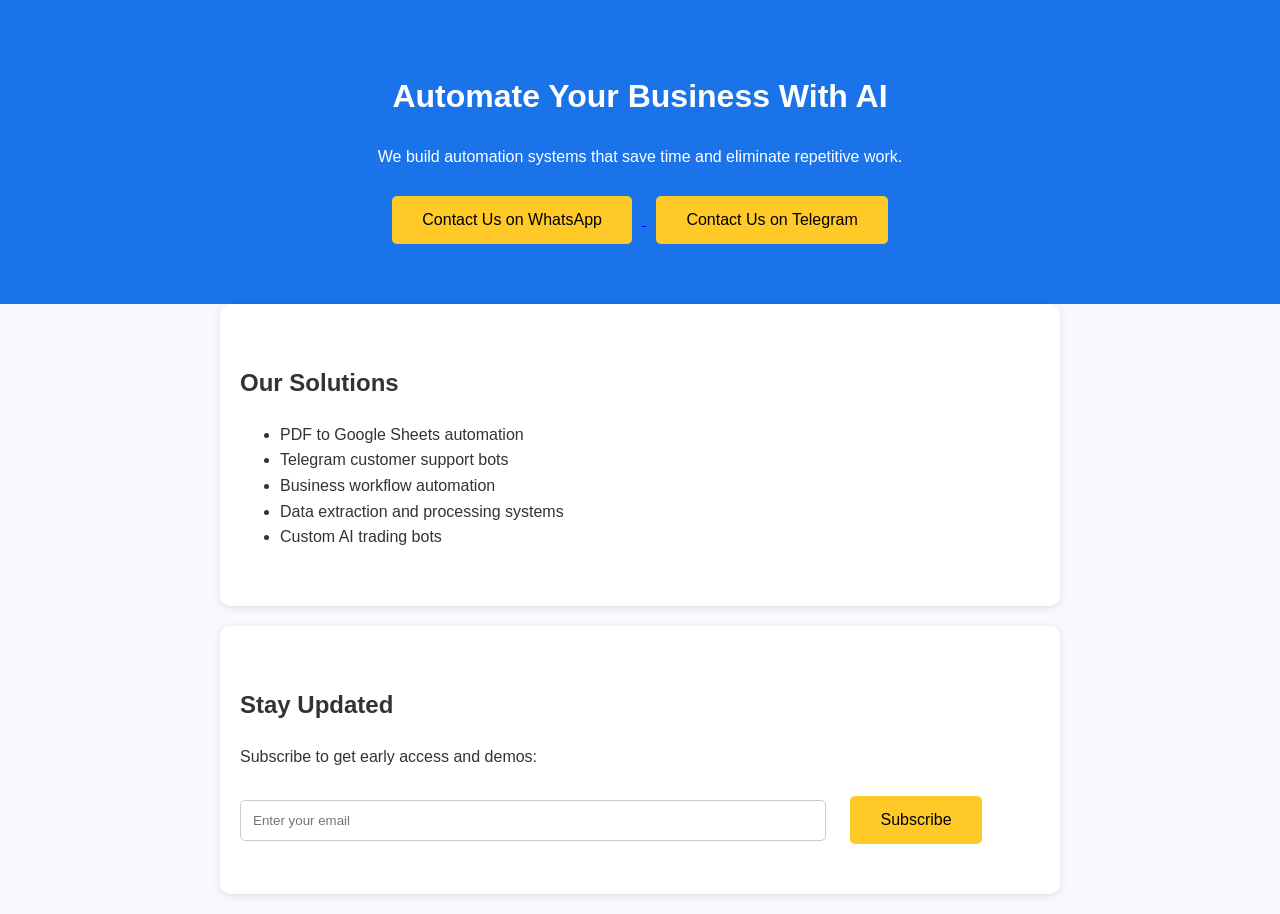
==== templates/index.html @ 7f64969a "first commit" ====
<!DOCTYPE html>
<html lang="en">

<head>
<meta charset="UTF-8">
<meta name="viewport" content="width=device-width, initial-scale=1.0">

<title>Automate Your Business With AI</title>
<meta name="description" content="Save time and automate your business workflows using AI, Python, and FastAPI. Bots, file automation, and data processing.">
<meta name="keywords" content="AI automation, business automation, python automation, fastapi developer, bots, workflow automation">
<meta name="robots" content="index, follow">

<!-- Open Graph -->
<meta property="og:title" content="Automate Your Business With AI">
<meta property="og:description" content="Build AI-powered systems to automate your business workflows, manage files, bots, and data.">
<meta property="og:type" content="website">

<link rel="stylesheet" href="/static/style.css">
</head>

<body>
<header>
<h1>Automate Your Business With AI</h1>
<p>We build automation systems that save time and eliminate repetitive work.</p>
<a href="https://wa.me/967774440982" target="_blank">
<button>Contact Us on WhatsApp</button>
</a>
<a href="https://t.me/digitalspacestore_affiliate" target="_blank">
<button>Contact Us on Telegram</button>
</a>
</header>

<section>
<h2>Our Solutions</h2>
<ul>
<li>PDF to Google Sheets automation</li>
<li>Telegram customer support bots</li>
<li>Business workflow automation</li>
<li>Data extraction and processing systems</li>
<li>Custom AI trading bots</li>
</ul>
</section>

<section>
<h2>Stay Updated</h2>
<p>Subscribe to get early access and demos:</p>
<form action="/subscribe" method="post">
<input type="email" name="email" placeholder="Enter your email" required>
<button type="submit">Subscribe</button>
</form>
</section>

</body>
</html>
---- static/style.css ----
body {
    font-family: Arial, sans-serif;
    margin: 0;
    padding: 0;
    line-height: 1.6;
    background-color: #f7f9fc;
    color: #333;
}

header {
    text-align: center;
    padding: 50px 20px;
    background-color: #1a73e8;
    color: white;
}

button {
    padding: 15px 30px;
    font-size: 16px;
    margin: 10px;
    cursor: pointer;
    background-color: #ffca28;
    border: none;
    border-radius: 5px;
}

section {
    padding: 40px 20px;
    max-width: 800px;
    margin: auto;
    background-color: white;
    margin-bottom: 20px;
    border-radius: 10px;
    box-shadow: 0 2px 8px rgba(0,0,0,0.1);
}

input[type="email"] {
    padding: 12px;
    width: 70%;
    margin-right: 10px;
    border-radius: 5px;
    border: 1px solid #ccc;
}
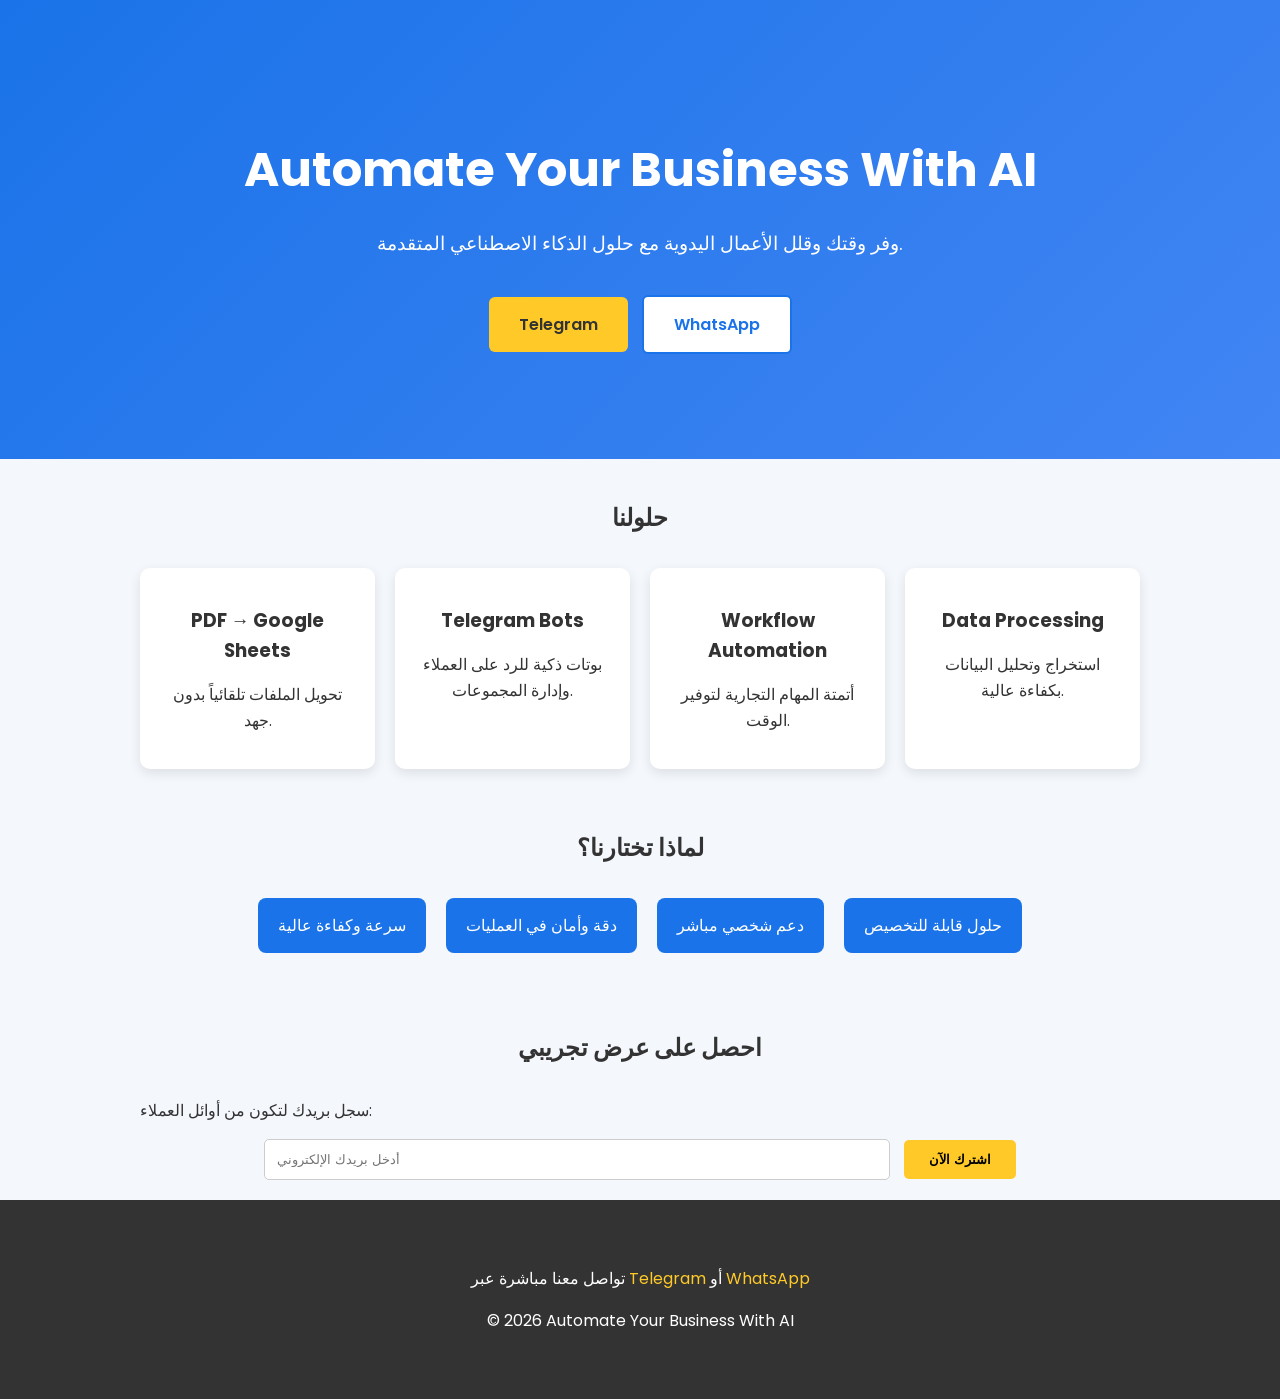
==== commit 89d667ca: "j" ====
--- a/templates/index.html
+++ b/templates/index.html
@@ -4,51 +4,81 @@
 <head>
 <meta charset="UTF-8">
 <meta name="viewport" content="width=device-width, initial-scale=1.0">
-
 <title>Automate Your Business With AI</title>
 <meta name="description" content="Save time and automate your business workflows using AI, Python, and FastAPI. Bots, file automation, and data processing.">
 <meta name="keywords" content="AI automation, business automation, python automation, fastapi developer, bots, workflow automation">
 <meta name="robots" content="index, follow">
 
-<!-- Open Graph -->
-<meta property="og:title" content="Automate Your Business With AI">
-<meta property="og:description" content="Build AI-powered systems to automate your business workflows, manage files, bots, and data.">
-<meta property="og:type" content="website">
+<link href="https://fonts.googleapis.com/css2?family=Poppins:wght@400;600;700&display=swap" rel="stylesheet">
+<link rel="stylesheet" href="/static/style.css">
 
-<link rel="stylesheet" href="/static/style.css">
 </head>
 
 <body>
-<header>
-<h1>Automate Your Business With AI</h1>
-<p>We build automation systems that save time and eliminate repetitive work.</p>
-<a href="https://wa.me/967774440982" target="_blank">
-<button>Contact Us on WhatsApp</button>
-</a>
-<a href="https://t.me/digitalspacestore_affiliate" target="_blank">
-<button>Contact Us on Telegram</button>
-</a>
+<header class="hero">
+  <div class="container">
+    <h1>Automate Your Business With AI</h1>
+    <p>وفر وقتك وقلل الأعمال اليدوية مع حلول الذكاء الاصطناعي المتقدمة.</p>
+    <div class="cta-buttons">
+      <a href="https://t.me/Gamalalhwish" target="_blank" class="btn">Telegram</a>
+      <a href="https://wa.me/967774440982" target="_blank" class="btn btn-secondary">WhatsApp</a>
+    </div>
+  </div>
 </header>
 
-<section>
-<h2>Our Solutions</h2>
-<ul>
-<li>PDF to Google Sheets automation</li>
-<li>Telegram customer support bots</li>
-<li>Business workflow automation</li>
-<li>Data extraction and processing systems</li>
-<li>Custom AI trading bots</li>
-</ul>
+<section class="solutions">
+  <div class="container">
+    <h2>حلولنا</h2>
+    <div class="cards">
+      <div class="card">
+        <h3>PDF → Google Sheets</h3>
+        <p>تحويل الملفات تلقائياً بدون جهد.</p>
+      </div>
+      <div class="card">
+        <h3>Telegram Bots</h3>
+        <p>بوتات ذكية للرد على العملاء وإدارة المجموعات.</p>
+      </div>
+      <div class="card">
+        <h3>Workflow Automation</h3>
+        <p>أتمتة المهام التجارية لتوفير الوقت.</p>
+      </div>
+      <div class="card">
+        <h3>Data Processing</h3>
+        <p>استخراج وتحليل البيانات بكفاءة عالية.</p>
+      </div>
+    </div>
+  </div>
 </section>
 
-<section>
-<h2>Stay Updated</h2>
-<p>Subscribe to get early access and demos:</p>
-<form action="/subscribe" method="post">
-<input type="email" name="email" placeholder="Enter your email" required>
-<button type="submit">Subscribe</button>
-</form>
+<section class="benefits">
+  <div class="container">
+    <h2>لماذا تختارنا؟</h2>
+    <ul>
+      <li>سرعة وكفاءة عالية</li>
+      <li>دقة وأمان في العمليات</li>
+      <li>دعم شخصي مباشر</li>
+      <li>حلول قابلة للتخصيص</li>
+    </ul>
+  </div>
 </section>
+
+<section class="subscribe">
+  <div class="container">
+    <h2>احصل على عرض تجريبي</h2>
+    <p>سجل بريدك لتكون من أوائل العملاء:</p>
+    <form action="/subscribe" method="post">
+      <input type="email" name="email" placeholder="أدخل بريدك الإلكتروني" required>
+      <button type="submit">اشترك الآن</button>
+    </form>
+  </div>
+</section>
+
+<footer>
+  <div class="container">
+    <p>تواصل معنا مباشرة عبر <a href="https://t.me/Gamalalhwish" target="_blank">Telegram</a> أو <a href="https://wa.me/967774440982" target="_blank">WhatsApp</a></p>
+    <p>&copy; 2026 Automate Your Business With AI</p>
+  </div>
+</footer>
 
 </body>
 </html>
--- a/static/style.css
+++ b/static/style.css
@@ -1,43 +1,130 @@
 body {
-    font-family: Arial, sans-serif;
-    margin: 0;
-    padding: 0;
-    line-height: 1.6;
-    background-color: #f7f9fc;
-    color: #333;
+  font-family: 'Poppins', sans-serif;
+  margin: 0;
+  padding: 0;
+  line-height: 1.6;
+  background-color: #f4f7fc;
+  color: #333;
 }
 
-header {
-    text-align: center;
-    padding: 50px 20px;
-    background-color: #1a73e8;
-    color: white;
+.container {
+  max-width: 1000px;
+  margin: auto;
+  padding: 20px;
 }
 
-button {
-    padding: 15px 30px;
-    font-size: 16px;
-    margin: 10px;
-    cursor: pointer;
-    background-color: #ffca28;
-    border: none;
-    border-radius: 5px;
+/* Hero Section */
+.hero {
+  background: linear-gradient(135deg, #1a73e8, #4285f4);
+  color: white;
+  text-align: center;
+  padding: 80px 20px;
 }
 
-section {
-    padding: 40px 20px;
-    max-width: 800px;
-    margin: auto;
-    background-color: white;
-    margin-bottom: 20px;
-    border-radius: 10px;
-    box-shadow: 0 2px 8px rgba(0,0,0,0.1);
+.hero h1 {
+  font-size: 3em;
+  margin-bottom: 20px;
 }
 
-input[type="email"] {
-    padding: 12px;
-    width: 70%;
-    margin-right: 10px;
-    border-radius: 5px;
-    border: 1px solid #ccc;
+.hero p {
+  font-size: 1.2em;
+  margin-bottom: 30px;
 }
+
+.cta-buttons a {
+  text-decoration: none;
+  padding: 15px 30px;
+  margin: 5px;
+  border-radius: 6px;
+  font-weight: 600;
+  display: inline-block;
+}
+
+.btn {
+  background-color: #ffca28;
+  color: #333;
+}
+
+.btn-secondary {
+  background-color: white;
+  color: #1a73e8;
+  border: 2px solid #1a73e8;
+}
+
+/* Solutions */
+.solutions h2,
+.benefits h2,
+.subscribe h2 {
+  text-align: center;
+  margin-bottom: 30px;
+}
+
+.cards {
+  display: grid;
+  grid-template-columns: repeat(auto-fit, minmax(220px, 1fr));
+  gap: 20px;
+}
+
+.card {
+  background: white;
+  padding: 20px;
+  border-radius: 10px;
+  box-shadow: 0 4px 12px rgba(0,0,0,0.1);
+  text-align: center;
+}
+
+.card h3 {
+  margin-bottom: 10px;
+}
+
+/* Benefits */
+.benefits ul {
+  list-style: none;
+  display: flex;
+  flex-wrap: wrap;
+  justify-content: center;
+  gap: 20px;
+  padding: 0;
+}
+
+.benefits li {
+  background: #1a73e8;
+  color: white;
+  padding: 15px 20px;
+  border-radius: 8px;
+}
+
+/* Subscribe */
+.subscribe form {
+  text-align: center;
+}
+
+.subscribe input[type="email"] {
+  padding: 12px;
+  width: 60%;
+  margin-right: 10px;
+  border-radius: 5px;
+  border: 1px solid #ccc;
+}
+
+.subscribe button {
+  padding: 12px 25px;
+  border-radius: 5px;
+  border: none;
+  background-color: #ffca28;
+  font-weight: bold;
+  cursor: pointer;
+}
+
+/* Footer */
+footer {
+  background: #333;
+  color: white;
+  text-align: center;
+  padding: 30px 20px;
+}
+
+footer a {
+  color: #ffca28;
+  text-decoration: none;
+}
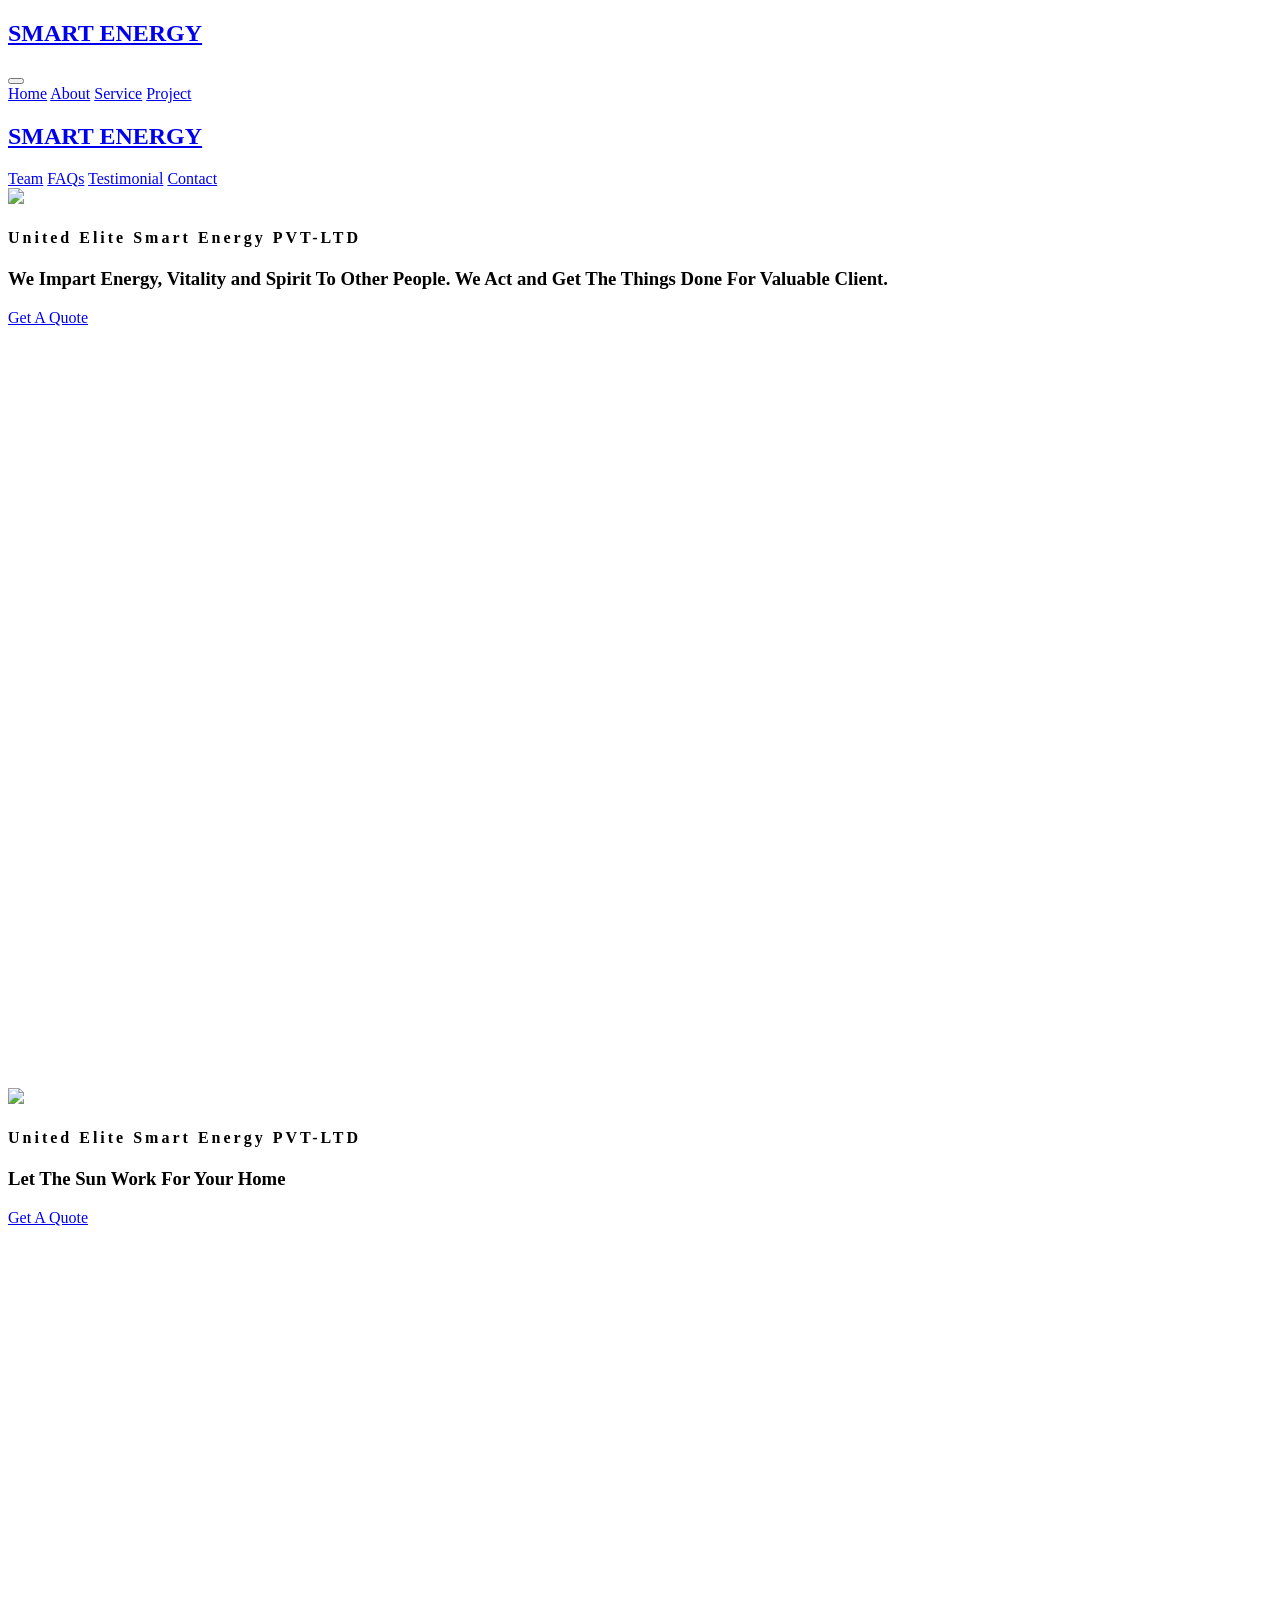
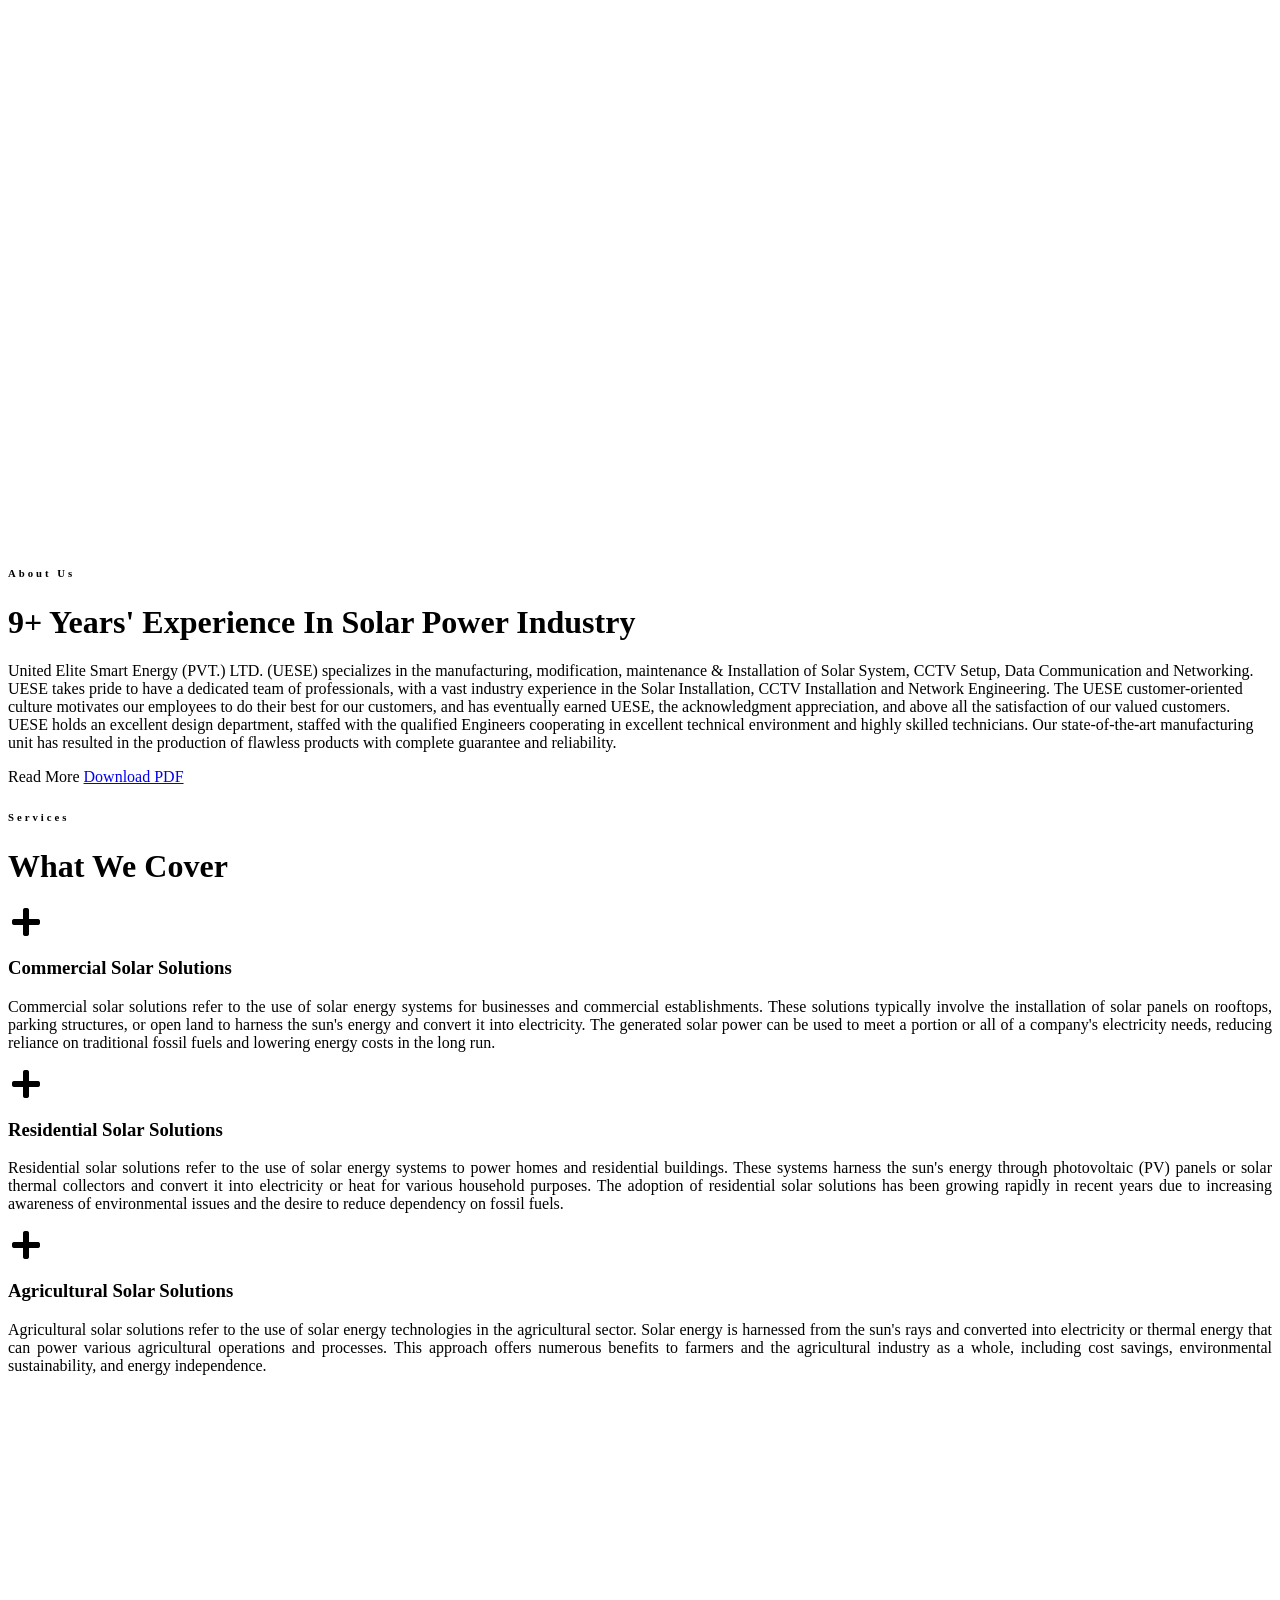
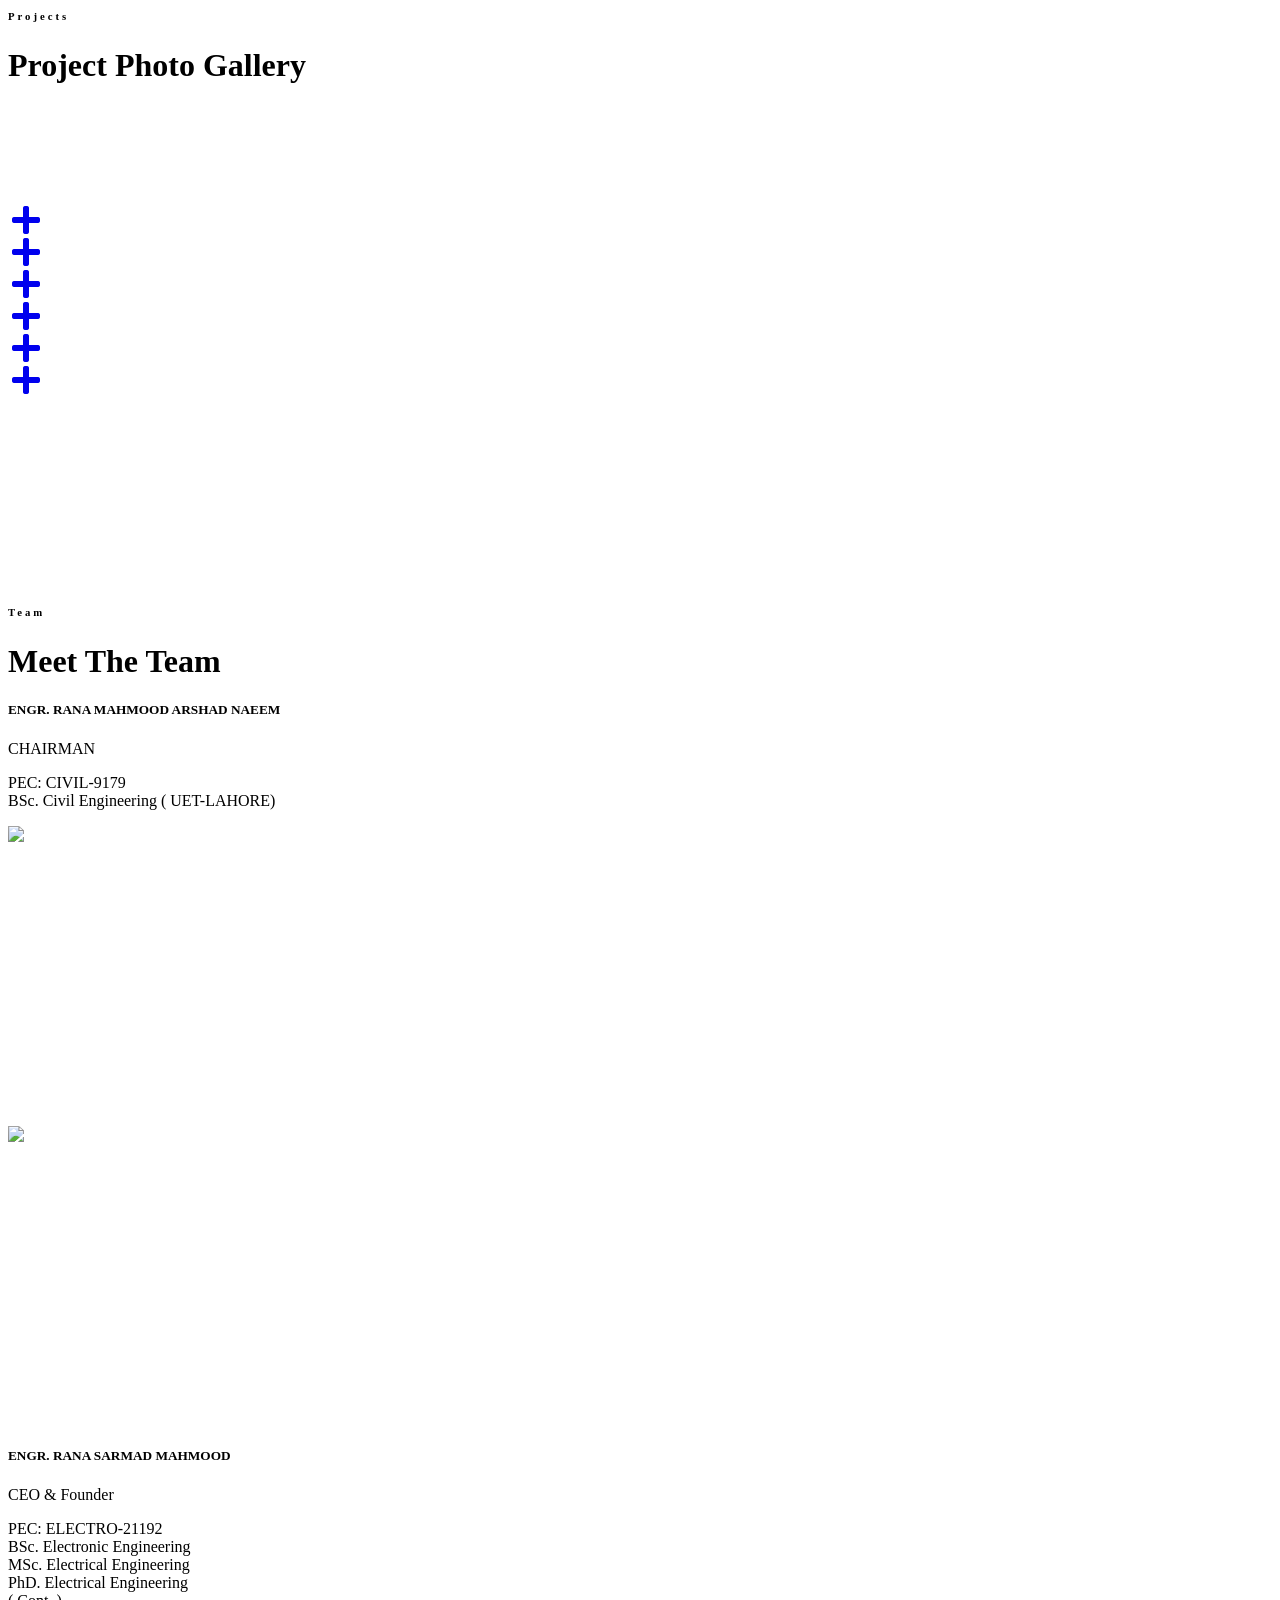
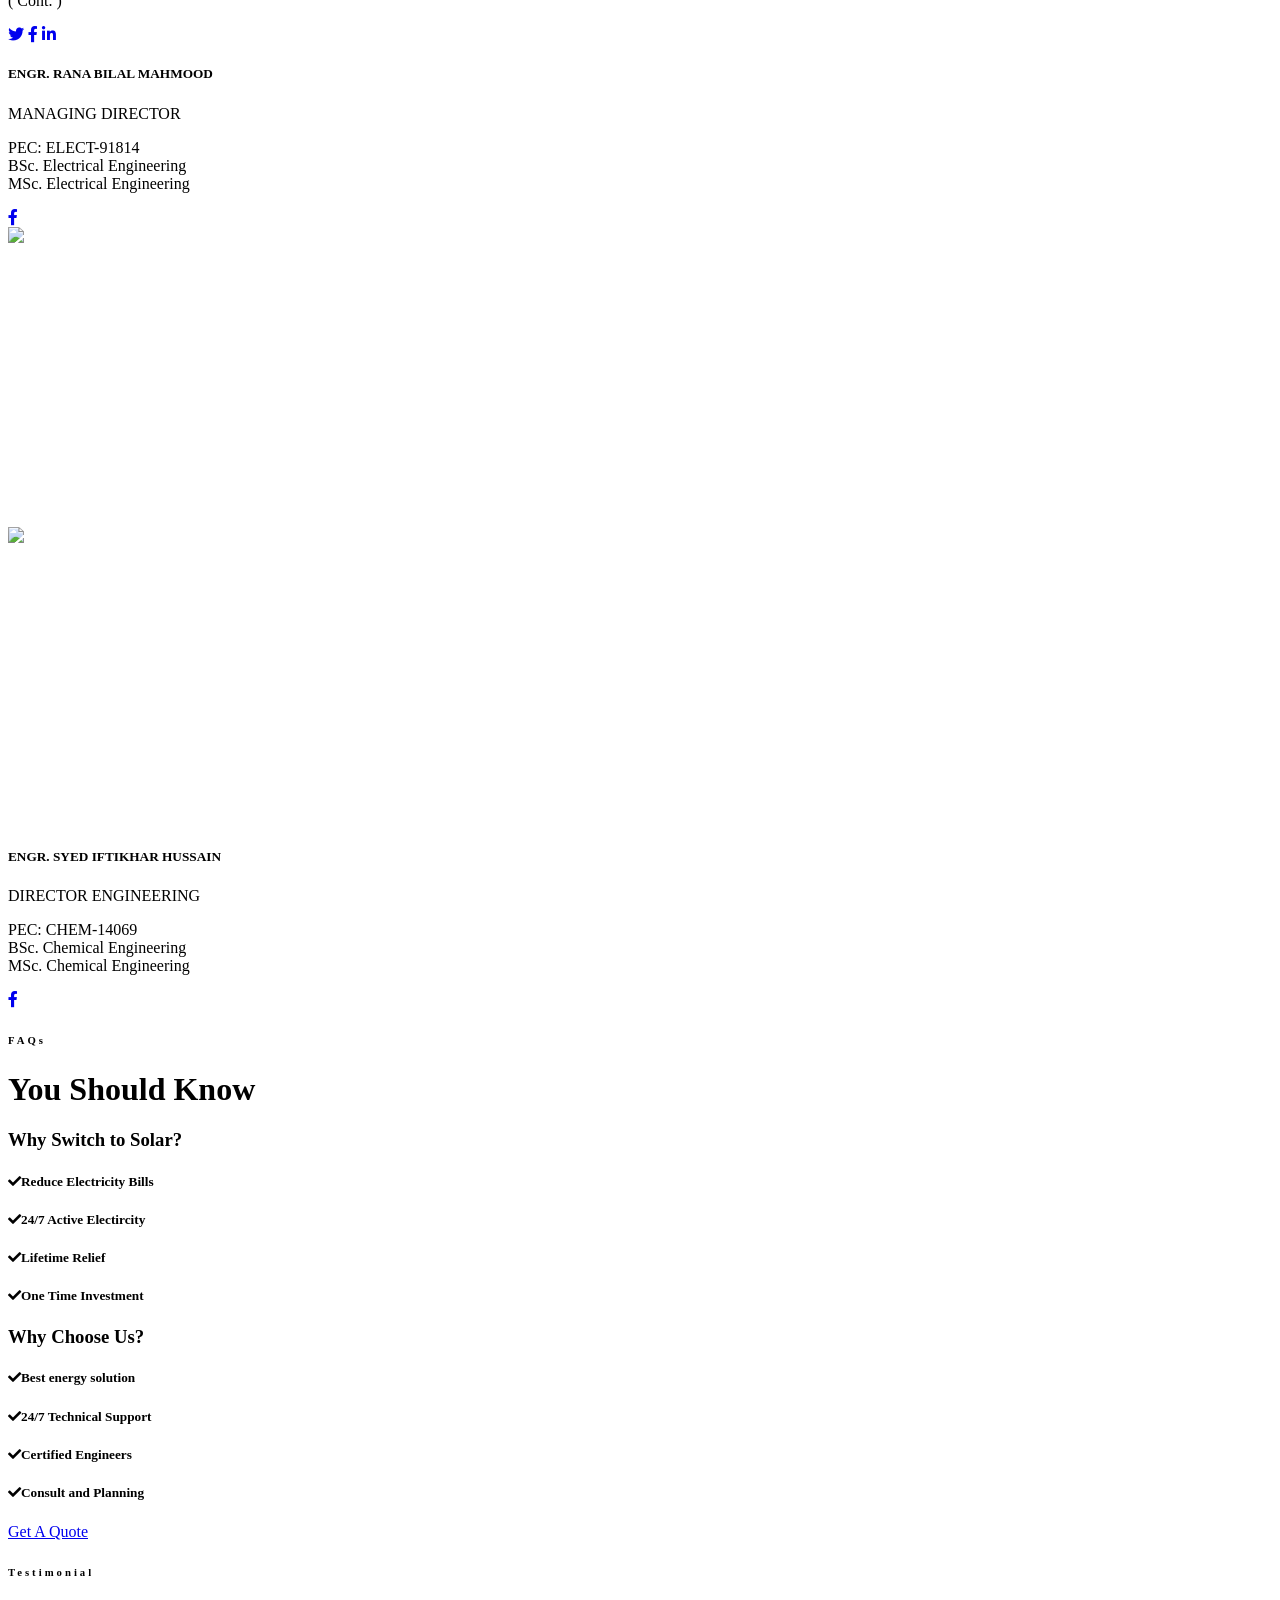
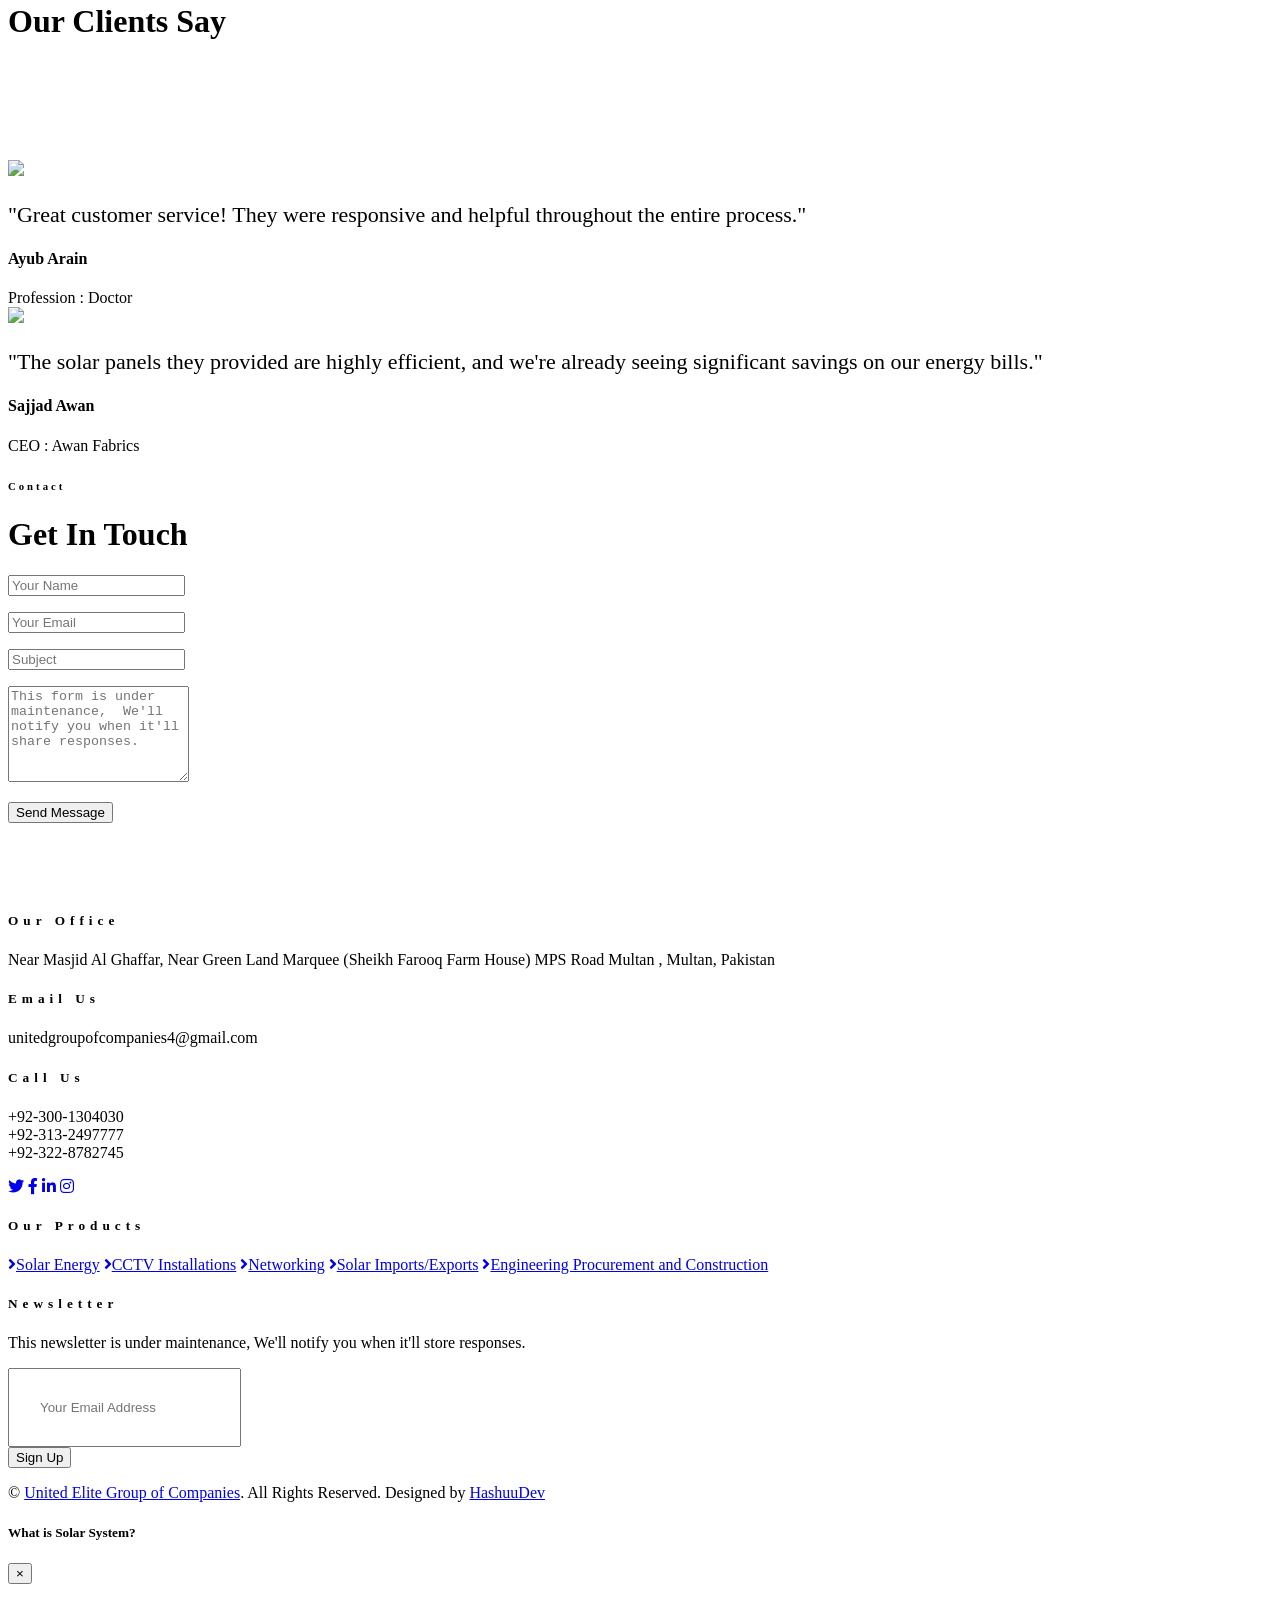
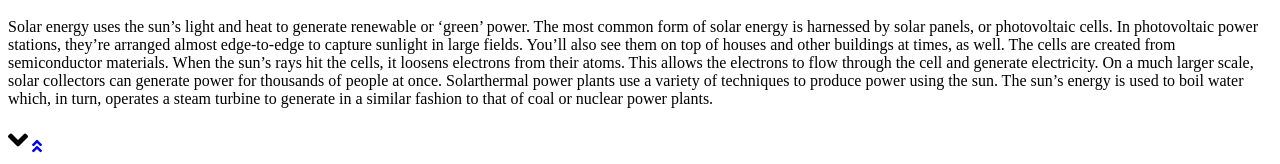
==== commit 343002d5: "j" ====
--- a/templates/index.html
+++ b/templates/index.html
@@ -1,84 +1,965 @@
 <!DOCTYPE html>
 <html lang="en">
-
-<head>
-<meta charset="UTF-8">
-<meta name="viewport" content="width=device-width, initial-scale=1.0">
-<title>Automate Your Business With AI</title>
-<meta name="description" content="Save time and automate your business workflows using AI, Python, and FastAPI. Bots, file automation, and data processing.">
-<meta name="keywords" content="AI automation, business automation, python automation, fastapi developer, bots, workflow automation">
-<meta name="robots" content="index, follow">
-
-<link href="https://fonts.googleapis.com/css2?family=Poppins:wght@400;600;700&display=swap" rel="stylesheet">
-<link rel="stylesheet" href="/static/style.css">
-
-</head>
-
-<body>
-<header class="hero">
-  <div class="container">
-    <h1>Automate Your Business With AI</h1>
-    <p>وفر وقتك وقلل الأعمال اليدوية مع حلول الذكاء الاصطناعي المتقدمة.</p>
-    <div class="cta-buttons">
-      <a href="https://t.me/Gamalalhwish" target="_blank" class="btn">Telegram</a>
-      <a href="https://wa.me/967774440982" target="_blank" class="btn btn-secondary">WhatsApp</a>
-    </div>
-  </div>
-</header>
-
-<section class="solutions">
-  <div class="container">
-    <h2>حلولنا</h2>
-    <div class="cards">
-      <div class="card">
-        <h3>PDF → Google Sheets</h3>
-        <p>تحويل الملفات تلقائياً بدون جهد.</p>
-      </div>
-      <div class="card">
-        <h3>Telegram Bots</h3>
-        <p>بوتات ذكية للرد على العملاء وإدارة المجموعات.</p>
-      </div>
-      <div class="card">
-        <h3>Workflow Automation</h3>
-        <p>أتمتة المهام التجارية لتوفير الوقت.</p>
-      </div>
-      <div class="card">
-        <h3>Data Processing</h3>
-        <p>استخراج وتحليل البيانات بكفاءة عالية.</p>
-      </div>
-    </div>
-  </div>
-</section>
-
-<section class="benefits">
-  <div class="container">
-    <h2>لماذا تختارنا؟</h2>
-    <ul>
-      <li>سرعة وكفاءة عالية</li>
-      <li>دقة وأمان في العمليات</li>
-      <li>دعم شخصي مباشر</li>
-      <li>حلول قابلة للتخصيص</li>
-    </ul>
-  </div>
-</section>
-
-<section class="subscribe">
-  <div class="container">
-    <h2>احصل على عرض تجريبي</h2>
-    <p>سجل بريدك لتكون من أوائل العملاء:</p>
-    <form action="/subscribe" method="post">
-      <input type="email" name="email" placeholder="أدخل بريدك الإلكتروني" required>
-      <button type="submit">اشترك الآن</button>
-    </form>
-  </div>
-</section>
-
-<footer>
-  <div class="container">
-    <p>تواصل معنا مباشرة عبر <a href="https://t.me/Gamalalhwish" target="_blank">Telegram</a> أو <a href="https://wa.me/967774440982" target="_blank">WhatsApp</a></p>
-    <p>&copy; 2026 Automate Your Business With AI</p>
-  </div>
-</footer>
-
-</body>
+  <head>
+    <meta charset="utf-8" />
+    <title>United Elite Smart Energy</title>
+    <meta content="width=device-width, initial-scale=1.0" name="viewport" />
+    <meta content="United Elite Group of Companies" name="keywords" />
+    <meta content="United Elite Group of Companies" name="description" />
+
+    <!-- Favicon -->
+    <link href="img/favicon1.png" rel="icon" />
+
+    <!-- Google Web Fonts -->
+    <link rel="preconnect" href="https://fonts.gstatic.com" />
+    <link
+      href="https://fonts.googleapis.com/css2?family=Montserrat&family=Roboto:wght@500;700&display=swap"
+      rel="stylesheet"
+    />
+
+    <!-- Font Awesome -->
+    <link
+      href="https://cdnjs.cloudflare.com/ajax/libs/font-awesome/5.10.0/css/all.min.css"
+      rel="stylesheet"
+    />
+
+    <!-- Libraries Stylesheet -->
+    <link href="lib/owlcarousel/assets/owl.carousel.min.css" rel="stylesheet" />
+    <link href="lib/lightbox/css/lightbox.min.css" rel="stylesheet" />
+
+    <!-- Customized Bootstrap Stylesheet -->
+    <link href="css/style.css" rel="stylesheet" />
+  </head>
+
+  <body data-spy="scroll" data-target=".navbar" data-offset="51">
+    <!-- Navbar Start -->
+    <nav
+      class="navbar fixed-top shadow-sm navbar-expand-lg bg-dark navbar-dark py-1 py-lg-0 px-lg-5"
+    >
+      <a href="index.html" class="navbar-brand d-block d-lg-none">
+        <h1 class="display-6 text-white text-uppercase m-0">SMART ENERGY</h1>
+      </a>
+      <button
+        type="button"
+        class="navbar-toggler"
+        data-toggle="collapse"
+        data-target="#navbarCollapse"
+      >
+        <span class="navbar-toggler-icon"></span>
+      </button>
+      <div
+        class="collapse navbar-collapse justify-content-between"
+        id="navbarCollapse"
+      >
+        <div class="navbar-nav ml-auto py-0">
+          <a href="#home" class="nav-item nav-link active">Home</a>
+          <a href="#about" class="nav-item nav-link">About</a>
+          <a href="#service" class="nav-item nav-link">Service</a>
+          <a href="#project" class="nav-item nav-link">Project</a>
+        </div>
+        <a
+          href="index.html"
+          class="navbar-brand bg-primary px-4 mx-3 d-none d-lg-block"
+        >
+          <h1 class="display-6 h4 text-white text-uppercase m-0">SMART ENERGY</h1>
+        </a>
+        <div class="navbar-nav mr-auto py-0">
+          <a href="#team" class="nav-item nav-link">Team</a>
+          <a href="#faqs" class="nav-item nav-link">FAQs</a>
+          <a href="#testimonial" class="nav-item nav-link">Testimonial</a>
+          <a href="#contact" class="nav-item nav-link">Contact</a>
+        </div>
+      </div>
+    </nav>
+    <!-- Navbar End -->
+
+    <!-- Carousel Start -->
+    <div class="container-fluid p-0 mb-5 pb-5" id="home">
+      <div
+        id="header-carousel"
+        class="carousel slide carousel-fade"
+        data-ride="carousel"
+      >
+        <div class="carousel-inner">
+          <div
+            class="carousel-item position-relative active"
+            style="height: 100vh; min-height: 400px"
+          >
+            <img
+              class="position-absolute w-100 h-100"
+              src="img/carousel-1.jpg"
+              style="object-fit: cover"
+            />
+            <div
+              class="carousel-caption d-flex flex-column align-items-center justify-content-center"
+            >
+              <div class="p-3" style="max-width: 900px">
+                <h4
+                  class="display-4 text-white text-uppercase mb-4"
+                  style="letter-spacing: 3px"
+                >
+                  United Elite Smart Energy PVT-LTD
+                </h4>
+                <h3 class="display-6 font-secondary text-white mb-4">
+                  We Impart Energy, Vitality and Spirit To Other People. We Act and Get The Things Done For
+                  Valuable Client.
+                </h3>
+                <a
+                  class="btn btn-light font-weight-bold py-3 px-5 mt-2 btn-scroll"
+                  href="#contact"
+                  >Get A Quote</a
+                >
+              </div>
+            </div>
+          </div>
+          <div
+            class="carousel-item position-relative"
+            style="height: 100vh; min-height: 400px"
+          >
+            <img
+              class="position-absolute w-100 h-100"
+              src="img/carousel-2.jpg"
+              style="object-fit: cover"
+            />
+            <div
+              class="carousel-caption d-flex flex-column align-items-center justify-content-center"
+            >
+              <div class="p-3" style="max-width: 900px">
+                <h4
+                  class="display-4 text-white text-uppercase mb-4"
+                  style="letter-spacing: 3px"
+                >
+                United Elite Smart Energy PVT-LTD
+                </h4>
+                <h3 class="display-6 font-secondary text-white mb-4">
+                  Let The Sun Work For Your Home
+                </h3>
+                <a
+                  class="btn btn-light font-weight-bold py-3 px-5 mt-2 btn-scroll"
+                  href="#contact"
+                  >Get A Quote</a
+                >
+              </div>
+            </div>
+          </div>
+        </div>
+        <a
+          class="carousel-control-prev justify-content-start"
+          href="#header-carousel"
+          data-slide="prev"
+        >
+          <div class="btn btn-primary px-0" style="width: 68px; height: 68px">
+            <span class="carousel-control-prev-icon mt-3"></span>
+          </div>
+        </a>
+        <a
+          class="carousel-control-next justify-content-end"
+          href="#header-carousel"
+          data-slide="next"
+        >
+          <div class="btn btn-primary px-0" style="width: 68px; height: 68px">
+            <span class="carousel-control-next-icon mt-3"></span>
+          </div>
+        </a>
+      </div>
+    </div>
+    <!-- Carousel End -->
+
+    <!-- About Start -->
+    <div class="container-fluid py-5" id="about">
+      <div class="container py-5">
+        <div class="row align-items-center">
+          <div class="col-lg-5">
+            <img
+              class="img-fluid mb-4 mb-lg-0"
+              src="img/about-us.jpeg"
+              alt=""
+            />
+          </div>
+          <div class="col-lg-7">
+            <h6
+              class="text-uppercase text-primary mb-3"
+              style="letter-spacing: 3px"
+            >
+              About Us
+            </h6>
+            <h1 class="display-4 mb-3">
+              <span class="text-primary">9+ Years' Experience</span> In Solar
+              Power Industry
+            </h1>
+            <p class="para-p">
+              United Elite Smart Energy (PVT.) LTD. (UESE) specializes in the manufacturing, modification, maintenance & Installation of Solar System, CCTV Setup, Data Communication and Networking.  UESE takes pride to have a dedicated team of professionals, with a vast industry experience in the Solar Installation, CCTV Installation and Network Engineering. The UESE customer-oriented culture motivates our employees to do their best for our customers, and has eventually earned UESE, the acknowledgment appreciation, and above all the satisfaction of our valued customers. UESE holds an excellent design department, staffed with the qualified Engineers cooperating in excellent technical environment and highly skilled technicians. Our state-of-the-art manufacturing unit has resulted in the production of flawless products with complete guarantee and reliability.
+            </p>
+            <a
+              class="btn btn-primary font-weight-bold py-3 px-5 mt-2"
+              type="button"
+              data-toggle="modal"
+              data-target="#exampleModalLong"
+              
+              >Read More</a
+            >
+            <a class="btn btn-primary font-weight-bold py-3 px-5 mt-2" type="button" href="assets/USES_compressed.pdf" >Download PDF</a>
+          </div>
+        </div>
+      </div>
+    </div>
+    <!-- About End -->
+<!-- href="img/USES.pdf" -->
+    <!-- PDF Section -->
+
+    <!-- <embed src="img/USES.pdf#view=FitH" type="application/pdf" width="100%" height="600px" /> -->
+
+    <!-- PDF Section End -->
+
+    <!-- Service Start -->
+    <div class="container-fluid py-5" id="service">
+      <div class="container py-5">
+        <div class="section-title position-relative text-center">
+          <h6
+            class="text-uppercase text-primary mb-3"
+            style="letter-spacing: 3px"
+          >
+            Services
+          </h6>
+          <h1 class="font-secondary display-4">What We Cover</h1>
+        </div>
+        <div class="row">
+          <div class="col-lg-4 mb-3">
+            <div class="product-item mb-2">
+              <div class="product-img">
+                <img class="img-fluid" src="img/product-3.jpg" alt="" />
+                <!-- <a
+                  type="button"
+                  class="btn btn-primary"
+                  data-toggle="modal"
+                  data-target="#exampleModalLong"
+                > -->
+                  <i class="fa fa-2x fa-plus text-white"></i>
+                </a>
+              </div>
+              <div class="bg-secondary text-center p-4">
+                <h3 class="m-0">Commercial Solar Solutions</h3>
+                <p style="margin-top: 10px; text-align: justify; hyphens: auto;">Commercial solar solutions refer to the use of solar energy systems for businesses and commercial establishments. These solutions typically involve the installation of solar
+                  panels on rooftops, parking structures, or open land to harness the sun's energy and
+                  convert it into electricity. The generated solar power can be used to meet a portion or
+                  all of a company's electricity needs, reducing reliance on traditional fossil fuels and
+                  lowering energy costs in the long run.</p>
+              </div>
+            </div>
+          </div>
+          <div class="col-lg-4 mb-3">
+            <div class="product-item mb-2">
+              <div class="product-img">
+                <img class="img-fluid" src="img/product-1.jpg" alt="" />
+                <!-- <a
+                  type="button"
+                  class="btn btn-primary"
+                  data-toggle="modal"
+                  data-target="#exampleModalLong"
+                > -->
+                  <i class="fa fa-2x fa-plus text-white"></i>
+                </a>
+              </div>
+              <div class="bg-secondary text-center p-4">
+                <h3 class="m-0">Residential Solar Solutions</h3>
+                <p style="margin-top: 10px; text-align: justify; hyphens: auto;">Residential solar solutions refer to the use of solar energy systems to power homes and
+                  residential buildings. These systems harness the sun's energy through photovoltaic (PV) panels
+                  or solar thermal collectors and convert it into electricity or heat for various household purposes.
+                  The adoption of residential solar solutions has been growing rapidly in recent years due to
+                  increasing awareness of environmental issues and the desire to reduce dependency on fossil
+                  fuels.</p>
+              </div>
+            </div>
+          </div>
+          <div class="col-lg-4 mb-3">
+            <div class="product-item mb-2">
+              <div class="product-img">
+                <img class="img-fluid" src="img/products-agriculture.jpg" alt="" />
+                <!-- <a
+                  type="button"
+                  class="btn btn-primary"
+                  data-toggle="modal"
+                  data-target="#exampleModalLong"
+                > -->
+                  <i class="fa fa-2x fa-plus text-white"></i>
+                </a>
+              </div>
+              <div class="bg-secondary text-center p-4">
+                <h3 class="m-0">Agricultural Solar Solutions</h3>
+                <p style="margin-top: 10px; text-align: justify; hyphens: auto;">Agricultural solar solutions refer to the use of solar energy technologies in the agricultural
+                  sector. Solar energy is harnessed from the sun's rays and converted into electricity or thermal
+                  energy that can power various agricultural operations and processes. This approach offers
+                  numerous benefits to farmers and the agricultural industry as a whole, including cost savings,
+                  environmental sustainability, and energy independence.</p>
+              </div>
+            </div>
+          </div>
+        </div>
+      </div>
+    </div>
+    <!-- Service End -->
+
+    <!-- Gallery Start -->
+    <div
+      class="container-fluid bg-gallery"
+      id="project"
+      style="padding: 120px 0; margin: 90px 0"
+    >
+      <div
+        class="section-title position-relative text-center"
+        style="margin-bottom: 120px"
+      >
+        <h6
+          class="text-uppercase text-primary mb-3"
+          style="letter-spacing: 3px"
+        >
+          Projects
+        </h6>
+        <h1 class="font-secondary display-4 text-white">
+          Project Photo Gallery
+        </h1>
+      </div>
+      <div class="owl-carousel gallery-carousel">
+        <div class="gallery-item">
+          <img class="img-fluid w-100" src="img/gallery-1.jpg" alt="" />
+          <a
+            class="btn btn-primary"
+            href="img/gallery-1.jpg"
+            data-lightbox="gallery"
+          >
+            <i class="fa fa-2x fa-plus text-white"></i>
+          </a>
+        </div>
+        <div class="gallery-item">
+          <img class="img-fluid w-100" src="img/gallery-2.jpg" alt="" />
+          <a
+            class="btn btn-primary"
+            href="img/gallery-2.jpg"
+            data-lightbox="gallery"
+          >
+            <i class="fa fa-2x fa-plus text-white"></i>
+          </a>
+        </div>
+        <div class="gallery-item">
+          <img class="img-fluid w-100" src="img/gallery-3.jpg" alt="" />
+          <a
+            class="btn btn-primary"
+            href="img/gallery-3.jpg"
+            data-lightbox="gallery"
+          >
+            <i class="fa fa-2x fa-plus text-white"></i>
+          </a>
+        </div>
+        <div class="gallery-item">
+          <img class="img-fluid w-100" src="img/gallery-4.jpg" alt="" />
+          <a
+            class="btn btn-primary"
+            href="img/gallery-4.jpg"
+            data-lightbox="gallery"
+          >
+            <i class="fa fa-2x fa-plus text-white"></i>
+          </a>
+        </div>
+        <div class="gallery-item">
+          <img class="img-fluid w-100" src="img/gallery-5.jpg" alt="" />
+          <a
+            class="btn btn-primary"
+            href="img/gallery-5.jpg"
+            data-lightbox="gallery"
+          >
+            <i class="fa fa-2x fa-plus text-white"></i>
+          </a>
+        </div>
+        <div class="gallery-item">
+          <img class="img-fluid w-100" src="img/gallery-6.jpg" alt="" />
+          <a
+            class="btn btn-primary"
+            href="img/gallery-6.jpg"
+            data-lightbox="gallery"
+          >
+            <i class="fa fa-2x fa-plus text-white"></i>
+          </a>
+        </div>
+      </div>
+    </div>
+    <!-- Gallery End -->
+
+    <!-- Team Start -->
+    <div class="container-fluid py-5" id="team">
+      <div class="container py-5">
+        <div class="section-title position-relative text-center">
+          <h6
+            class="text-uppercase text-primary mb-3"
+            style="letter-spacing: 3px"
+          >
+            Team
+          </h6>
+          <h1 class="font-secondary display-4">Meet The Team</h1>
+        </div>
+        <div class="row justify-content-lg-start m-0 mb-4 pb-2 mb-sm-0 pb-sm-0">
+          <div class="col-lg-6 p-0">
+            <div class="row m-0">
+              <div class="col-sm-6 p-0 text-center">
+                <div
+                  class="h-100 d-flex flex-column justify-content-center bg-secondary p-4"
+                >
+                  <h5 class="mb-2">ENGR. RANA MAHMOOD ARSHAD NAEEM</h5>
+                  <p class="text-muted font-italic mb-2">CHAIRMAN</p>
+                  <p>
+                    PEC: CIVIL-9179 <br> BSc. Civil Engineering ( UET-LAHORE)
+                  </p>
+                  <div class="position-relative mb-2">
+                    <!-- <a class="btn btn-outline-primary btn-square mr-1" href="https://twitter.com/ranasarmad88?t=NbtvZ82OxxvOgZ2ndKZV9w&s=09"
+                      ><i class="fab fa-twitter"></i
+                    ></a>
+                    <a
+                      class="btn btn-outline-primary btn-square mr-1"
+                      href="https://www.facebook.com/rana.sarmad.906?mibextid=ZbWKwL"
+                      ><i class="fab fa-facebook-f"></i
+                    ></a>
+                    <a class="btn btn-outline-primary btn-square mr-1" href="https://www.linkedin.com/in/engr-rana-sarmad-mahmood-0b87721a5"
+                      ><i class="fab fa-linkedin-in"></i
+                    ></a> -->
+                  </div>
+                </div>
+              </div>
+              <div class="col-sm-6 p-0" style="min-height: 300px">
+                <img
+                  class="position-absolute w-100 h-100"
+                  src="img/team-333.jpg"
+                  style="object-fit: cover"
+                />
+              </div>
+            </div>
+          </div>
+        </div>
+        <div class="row justify-content-lg-end m-0 mb-4 pb-2 mb-sm-0 pb-sm-0">
+          <div class="col-lg-6 p-0">
+            <div class="row m-0">
+              <div class="col-sm-6 p-0" style="min-height: 300px">
+                <img
+                  class="position-absolute w-100 h-100"
+                  src="img/team-1.jpeg"
+                  style="object-fit: cover"
+                />
+              </div>
+              <div class="col-sm-6 p-0 text-center">
+                <div
+                  class="h-100 d-flex flex-column justify-content-center bg-secondary p-4"
+                >
+                  <h5 class="mb-2">ENGR. RANA SARMAD MAHMOOD</h5>
+                  <p class="text-muted font-italic mb-2">CEO & Founder</p>
+                  <p>
+                    PEC: ELECTRO-21192 <br> BSc. Electronic Engineering <br> MSc. Electrical Engineering <br> PhD. Electrical Engineering <br>( Cont. )
+                  </p>
+                  <div class="position-relative mb-2">
+                    <a class="btn btn-outline-primary btn-square mr-1" href="https://twitter.com/ranasarmad88?t=NbtvZ82OxxvOgZ2ndKZV9w&s=09"
+                      ><i class="fab fa-twitter"></i
+                    ></a>
+                    <a class="btn btn-outline-primary btn-square mr-1" href="https://www.facebook.com/rana.sarmad.906?mibextid=ZbWKwL"
+                      ><i class="fab fa-facebook-f"></i
+                    ></a>
+                    <a class="btn btn-outline-primary btn-square mr-1" href="https://www.linkedin.com/in/engr-rana-sarmad-mahmood-0b87721a5"
+                      ><i class="fab fa-linkedin-in"></i
+                    ></a>
+                  </div>
+                </div>
+              </div>
+            </div>
+          </div>
+        </div>
+        <div class="row justify-content-lg-start m-0 mb-4 pb-2 mb-sm-0 pb-sm-0">
+          <div class="col-lg-6 p-0">
+            <div class="row m-0">
+              <div class="col-sm-6 p-0 text-center">
+                <div
+                  class="h-100 d-flex flex-column justify-content-center bg-secondary p-4"
+                >
+                  <h5 class="mb-2">ENGR. RANA BILAL MAHMOOD</h5>
+                  <p class="text-muted font-italic mb-2">MANAGING DIRECTOR</p>
+                  <p>
+                    PEC: ELECT-91814 <br> BSc. Electrical Engineering <br> MSc. Electrical Engineering 
+                  </p>
+                  <div class="position-relative mb-2">
+                    <!-- <a class="btn btn-outline-primary btn-square mr-1" href="#"
+                      ><i class="fab fa-twitter"></i
+                    ></a> -->
+                    <a class="btn btn-outline-primary btn-square mr-1" href="https://www.facebook.com/RanaBilal15?mibextid=ZbWKwL"
+                      ><i class="fab fa-facebook-f"></i
+                    ></a>
+                    <!-- <a class="btn btn-outline-primary btn-square mr-1" href="#"
+                      ><i class="fab fa-linkedin-in"></i
+                    ></a> -->
+                  </div>
+                </div>
+              </div>
+              <div class="col-sm-6 p-0" style="min-height: 300px">
+                <img
+                  class="position-absolute w-100 h-100"
+                  src="img/team-2.jpeg"
+                  style="object-fit: cover"
+                />
+              </div>
+            </div>
+          </div>
+        </div>
+        <div class="row justify-content-lg-end m-0">
+          <div class="col-lg-6 p-0">
+            <div class="row m-0">
+              <div class="col-sm-6 p-0" style="min-height: 300px">
+                <img
+                  class="position-absolute w-100 h-100"
+                  src="img/team-4.jpeg"
+                  style="object-fit: cover"
+                />
+              </div>
+              <div class="col-sm-6 p-0 text-center">
+                <div
+                  class="h-100 d-flex flex-column justify-content-center bg-secondary p-4"
+                >
+                  <h5 class="mb-2">ENGR. SYED IFTIKHAR HUSSAIN</h5>
+                  <p class="text-muted font-italic mb-2">
+                    DIRECTOR ENGINEERING
+                  </p>
+                  <p>
+                    PEC: CHEM-14069 <br> BSc. Chemical Engineering <br> MSc. Chemical Engineering
+                  </p>
+                  <div class="position-relative mb-2">
+                    <!-- <a class="btn btn-outline-primary btn-square mr-1" href="#"
+                      ><i class="fab fa-twitter"></i
+                    ></a> -->
+                    <a class="btn btn-outline-primary btn-square mr-1" href="https://www.facebook.com/iftakhar.hussain.37?mibextid=ZbWKwL"
+                      ><i class="fab fa-facebook-f"></i
+                    ></a>
+                    <!-- <a class="btn btn-outline-primary btn-square mr-1" href="#"
+                      ><i class="fab fa-linkedin-in"></i
+                    ></a> -->
+                  </div>
+                </div>
+              </div>
+            </div>
+          </div>
+        </div>
+      </div>
+    </div>
+    <!-- Team End -->
+
+    <!-- FAQs Start -->
+    <div class="container-fluid py-5" id="faqs">
+      <div class="container py-5">
+        <div class="section-title position-relative text-center">
+          <h6
+            class="text-uppercase text-primary mb-3"
+            style="letter-spacing: 3px"
+          >
+            FAQs
+          </h6>
+          <h1 class="display-4">You Should Know</h1>
+        </div>
+        <div class="row">
+          <div class="col-md-6 border-right border-primary">
+            <div class="text-center text-md-right mr-md-3 mb-4 mb-md-0">
+              <h3 class="mb-4">Why Switch to Solar?</h3>
+              <h5 class="mb-3">
+                <i
+                  class="fa fa-check text-success float-md-right mr-2 mr-md-0 ml-md-2"
+                ></i
+                >Reduce Electricity Bills
+              </h5>
+              <h5 class="mb-3">
+                <i
+                  class="fa fa-check text-success float-md-right mr-2 mr-md-0 ml-md-2"
+                ></i
+                >24/7 Active Electircity
+              </h5>
+              <h5 class="mb-3">
+                <i
+                  class="fa fa-check text-success float-md-right mr-2 mr-md-0 ml-md-2"
+                ></i
+                >Lifetime Relief
+              </h5>
+              <h5 class="mb-0">
+                <i
+                  class="fa fa-check text-success float-md-right mr-2 mr-md-0 ml-md-2"
+                ></i
+                >One Time Investment
+              </h5>
+            </div>
+          </div>
+          <div class="col-md-6">
+            <div class="text-center text-md-left ml-md-3">
+              <h3 class="mb-4">Why Choose Us?</h3>
+              <h5 class="mb-3">
+                <i class="fa fa-check text-success mr-2"></i>Best energy
+                solution
+              </h5>
+              <h5 class="mb-3">
+                <i class="fa fa-check text-success mr-2"></i>24/7 Technical
+                Support
+              </h5>
+              <h5 class="mb-3">
+                <i class="fa fa-check text-success mr-2"></i>Certified Engineers
+              </h5>
+              <h5 class="mb-0">
+                <i class="fa fa-check text-success mr-2"></i>Consult and
+                Planning
+              </h5>
+            </div>
+          </div>
+          <div class="col-md-12 text-center pt-3">
+            <a
+              class="btn btn-primary font-weight-bold py-3 px-5 mt-4 btn-scroll"
+              href="#contact"
+              >Get A Quote</a
+            >
+          </div>
+        </div>
+      </div>
+    </div>
+    <!-- FAQs End -->
+
+    <!-- Testimonial Start -->
+    <div class="container-fluid py-5" id="testimonial">
+      <div class="container py-5">
+        <div
+          class="section-title position-relative text-center"
+          style="margin-bottom: 120px"
+        >
+          <h6
+            class="text-uppercase text-primary mb-3"
+            style="letter-spacing: 3px"
+          >
+            Testimonial
+          </h6>
+          <h1 class="display-4">Our Clients Say</h1>
+        </div>
+        <div class="row justify-content-center">
+          <div class="col-lg-8">
+            <div class="owl-carousel testimonial-carousel">
+              <div class="text-center">
+                <img
+                  class="img-fluid mx-auto mb-3"
+                  src="img/11.jpg"
+                  style="width: 100px"
+                />
+                <p style="font-size: 22px">
+                  "Great customer service! They were responsive and helpful throughout the entire
+                  process."
+                </p>
+                <h4>Ayub Arain</h4>
+                <span>Profession : Doctor</span>
+              </div>
+              <div class="text-center">
+                <img
+                  class="img-fluid mx-auto mb-3"
+                  src="img/12.jpg"
+                  style="width: 100px"
+                />
+                <p style="font-size: 22px">
+                  "The solar panels they provided are highly efficient, and we're already seeing significant
+                  savings on our energy bills."
+                </p>
+                <h4>Sajjad Awan</h4>
+                <span>CEO : Awan Fabrics</span>
+              </div>
+            </div>
+          </div>
+        </div>
+      </div>
+    </div>
+    <!-- Testimonial End -->
+
+    <!-- Contact Start -->
+    <div class="container-fluid py-5" id="contact">
+      <div class="container py-5">
+        <div class="section-title position-relative text-center">
+          <h6
+            class="text-uppercase text-primary mb-3"
+            style="letter-spacing: 3px"
+          >
+            Contact
+          </h6>
+          <h1 class="font-secondary display-4">Get In Touch</h1>
+        </div>
+        <div class="row justify-content-center">
+          <div class="col-lg-8">
+            <div class="contact-form">
+              <div id="success"></div>
+              <form name="sentMessage" id="contactForm" novalidate="novalidate">
+                <div class="form-row">
+                  <div class="col-sm-6 control-group">
+                    <input
+                      type="text"
+                      class="form-control bg-secondary border-0 py-4 px-3"
+                      id="name"
+                      placeholder="Your Name"
+                      required="required"
+                      data-validation-required-message="Please enter your name"
+                    />
+                    <p class="help-block text-danger"></p>
+                  </div>
+                  <div class="col-sm-6 control-group">
+                    <input
+                      type="email"
+                      class="form-control bg-secondary border-0 py-4 px-3"
+                      id="email"
+                      placeholder="Your Email"
+                      required="required"
+                      data-validation-required-message="Please enter your email"
+                    />
+                    <p class="help-block text-danger"></p>
+                  </div>
+                </div>
+                <div class="control-group">
+                  <input
+                    type="text"
+                    class="form-control bg-secondary border-0 py-4 px-3"
+                    id="subject"
+                    placeholder="Subject"
+                    required="required"
+                    data-validation-required-message="Please enter a subject"
+                  />
+                  <p class="help-block text-danger"></p>
+                </div>
+                <div class="control-group">
+                  <textarea
+                    class="form-control bg-secondary border-0 py-2 px-3"
+                    rows="6"
+                    id="message"
+                    placeholder="This form is under maintenance,  We'll notify you when it'll share responses."
+                    required="required"
+                    data-validation-required-message="Please enter your message"
+                  ></textarea>
+                  <p class="help-block text-danger"></p>
+                </div>
+                <div class="text-center">
+                  <button
+                    class="btn btn-primary font-weight-bold py-3 px-5"
+                    type="submit"
+                    id="sendMessageButton"
+                  >
+                    Send Message
+                  </button>
+                </div>
+              </form>
+            </div>
+          </div>
+        </div>
+      </div>
+    </div>
+    <!-- Contact End -->
+
+    <!-- Footer Start -->
+    <div
+      class="container-fluid bg-dark text-white py-5 px-sm-3 px-lg-5"
+      style="margin-top: 90px"
+    >
+      <div class="row pt-5">
+        <div class="col-12 mb-4 px-4">
+          <div
+            class="row mb-5 p-4"
+            style="background: rgba(256, 256, 256, 0.05)"
+          >
+            <div class="col-md-4">
+              <div class="text-md-center">
+                <h5
+                  class="text-primary text-uppercase mb-2"
+                  style="letter-spacing: 5px"
+                >
+                  Our Office
+                </h5>
+                <p class="mb-4 m-md-0">
+                  Near Masjid Al Ghaffar, Near Green Land Marquee (Sheikh Farooq
+                  Farm House) MPS Road Multan , Multan, Pakistan
+                </p>
+              </div>
+            </div>
+            <div class="col-md-4">
+              <div class="text-md-center">
+                <h5
+                  class="text-primary text-uppercase mb-2"
+                  style="letter-spacing: 5px"
+                >
+                  Email Us
+                </h5>
+                <p class="mb-4 m-md-0">unitedgroupofcompanies4@gmail.com</p>
+              </div>
+            </div>
+            <div class="col-md-4">
+              <div class="text-md-center">
+                <h5
+                  class="text-primary text-uppercase mb-2"
+                  style="letter-spacing: 5px"
+                >
+                  Call Us
+                </h5>
+                <p class="m-0">+92-300-1304030 <br>+92-313-2497777 <br>+92-322-8782745</p>
+              </div>
+            </div>
+          </div>
+        </div>
+        <div class="col-lg-7 col-md-12">
+          <div class="row">
+            <div class="col-md-6 mb-5">
+              <!-- <p>
+                Et et amet ut elitr ipsum sit dolor dolor dolore. Sit accusam
+                elitr ut diam sit rebum. Eirmod duo kasd diam vero labore sea,
+                est et et lorem ut at erat, gubergren ipsum et ipsum elitr et
+                rebum rebum
+              </p> -->
+              <div class="d-flex justify-content-start mt-4">
+                <a
+                  class="btn btn-lg btn-outline-light btn-lg-square mr-2"
+                  href="https://twitter.com/ranasarmad88?t=NbtvZ82OxxvOgZ2ndKZV9w&s=09"
+                  ><i class="fab fa-twitter"></i
+                ></a>
+                <a
+                  class="btn btn-lg btn-outline-light btn-lg-square mr-2"
+                  href="https://www.facebook.com/rana.sarmad.906?mibextid=ZbWKwL"
+                  ><i class="fab fa-facebook-f"></i
+                ></a>
+                <a
+                  class="btn btn-lg btn-outline-light btn-lg-square mr-2"
+                  href="https://www.linkedin.com/in/engr-rana-sarmad-mahmood-0b87721a5"
+                  ><i class="fab fa-linkedin-in"></i
+                ></a>
+                <a class="btn btn-lg btn-outline-light btn-lg-square" href="https://instagram.com/shb_rana?igshid=NGExMmI2YTkyZg=="
+                  ><i class="fab fa-instagram"></i
+                ></a>
+              </div>
+            </div>
+            <div class="col-md-6 mb-5">
+              <h5
+                class="text-primary text-uppercase mb-4"
+                style="letter-spacing: 5px"
+              >
+                Our Products
+              </h5>
+              <div class="d-flex flex-column justify-content-start">
+                <a class="text-white btn-scroll mb-2" href="#service"
+                  ><i class="fa fa-angle-right mr-2"></i>Solar Energy</a
+                >
+                <a class="text-white btn-scroll mb-2" href="#service"
+                  ><i class="fa fa-angle-right mr-2"></i>CCTV Installations</a
+                >
+                <a class="text-white btn-scroll mb-2" href="#service"
+                  ><i class="fa fa-angle-right mr-2"></i>Networking</a
+                >
+                <a class="text-white btn-scroll mb-2" href="#service"
+                  ><i class="fa fa-angle-right mr-2"></i>Solar Imports/Exports</a
+                >
+                <a class="text-white btn-scroll" href="#service"
+                  ><i class="fa fa-angle-right mr-2"></i>Engineering Procurement and Construction</a
+                >
+              </div>
+            </div>
+          </div>
+        </div>
+        <div class="col-lg-5 col-md-12 mb-5">
+          <h5
+            class="text-primary text-uppercase mb-4"
+            style="letter-spacing: 5px"
+          >
+            Newsletter
+          </h5>
+          <p>
+            This newsletter is under maintenance, We'll notify you when it'll store responses.
+          </p>
+          <div class="w-100">
+            <div class="input-group">
+              <input
+                type="text"
+                class="form-control border-light"
+                style="padding: 30px"
+                placeholder="Your Email Address"
+              />
+              <div class="input-group-append">
+                <button class="btn btn-primary px-4">Sign Up</button>
+              </div>
+            </div>
+          </div>
+        </div>
+      </div>
+    </div>
+    <div
+      class="container-fluid bg-dark text-white text-center border-top py-4 px-sm-3 px-md-5"
+      style="border-color: rgba(256, 256, 256, 0.05) !important"
+    >
+      <p class="m-0 text-white">
+        &copy; <a href="https://www.facebook.com/UnitedEliteGroup14022022?mibextid=ZbWKwL">United Elite Group of Companies</a>. All Rights
+        Reserved. Designed by
+        <a href="https://www.linkedin.com/in/hashir-ali-dev/">HashuuDev</a>
+      </p>
+    </div>
+    <!-- Footer End -->
+
+    <!-- Modal -->
+    <div
+      class="modal fade"
+      id="exampleModalLong"
+      tabindex="-1"
+      role="dialog"
+      aria-labelledby="exampleModalLongTitle"
+      aria-hidden="true"
+    >
+      <div class="modal-dialog modal-lg" role="document">
+        <div class="modal-content">
+          <div class="modal-header">
+            <h5 class="modal-title" id="exampleModalLongTitle">
+             What is Solar System?
+            </h5>
+            <button
+              type="button"
+              class="close"
+              data-dismiss="modal"
+              aria-label="Close"
+            >
+              <span aria-hidden="true">&times;</span>
+            </button>
+          </div>
+          <div class="modal-body">
+            <img class="img-fluid mb-4" src="img/carousel-1.jpg" alt="" />
+            <p>
+              Solar energy uses the sun’s light and heat to generate renewable or ‘green’ power. The most
+              common form of solar energy is harnessed by solar panels, or photovoltaic cells. In photovoltaic
+              power stations, they’re arranged almost edge-to-edge to capture sunlight in large fields. You’ll
+              also see them on top of houses and other buildings at times, as well. The cells are created from
+              semiconductor materials. When the sun’s rays hit the cells, it loosens electrons from their atoms.
+              This allows the electrons to flow through the cell and generate electricity.
+              On a much larger scale, solar collectors can generate power for thousands of people at once. Solarthermal
+              power plants use a variety of techniques to produce power using the sun. The sun’s energy
+              is used to boil water which, in turn, operates a steam turbine to generate in a similar fashion to
+              that of coal or nuclear power plants.
+            </p>
+            
+          </div>
+        </div>
+      </div>
+    </div>
+    <!-- Modal -->
+
+    <!-- Scroll to Bottom -->
+    <i class="fa fa-2x fa-angle-down text-white scroll-to-bottom"></i>
+
+    <!-- Back to Top -->
+    <a href="#" class="btn btn-lg btn-outline-primary btn-lg-square back-to-top"
+      ><i class="fa fa-angle-double-up"></i
+    ></a>
+
+    <!-- JavaScript Libraries -->
+    <script src="https://code.jquery.com/jquery-3.4.1.min.js"></script>
+    <script src="https://stackpath.bootstrapcdn.com/bootstrap/4.4.1/js/bootstrap.bundle.min.js"></script>
+    <script src="lib/easing/easing.min.js"></script>
+    <script src="lib/waypoints/waypoints.min.js"></script>
+    <script src="lib/owlcarousel/owl.carousel.min.js"></script>
+    <script src="lib/isotope/isotope.pkgd.min.js"></script>
+    <script src="lib/lightbox/js/lightbox.min.js"></script>
+
+    <!-- Contact Javascript File -->
+    <script src="mail/jqBootstrapValidation.min.js"></script>
+    <script src="mail/contact.js"></script>
+
+    <!-- Template Javascript -->
+    <script src="js/main.js"></script>
+  </body>
 </html>
